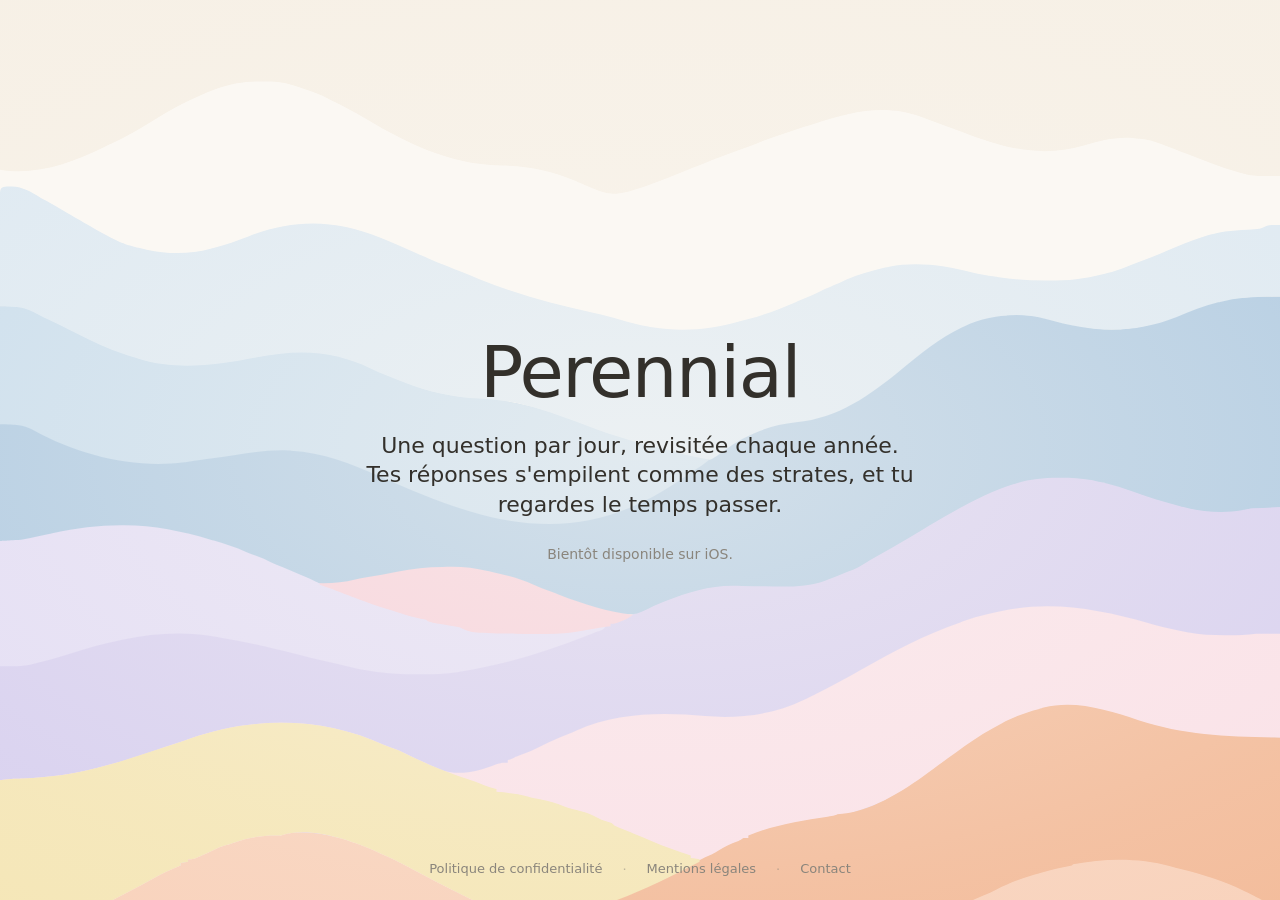
==== index.html @ fb857438 "Site vitrine Perennial : hero strates + pages légales (Pages) Co-Authored-By: Claude Opus 4.8 (1M co" ====
<!doctype html>
<html lang="fr">
<head>
  <meta charset="utf-8" />
  <meta name="viewport" content="width=device-width, initial-scale=1" />
  <title>Perennial</title>
  <meta name="description" content="Perennial — une question par jour, revisitée chaque année. Regarde tes réponses s'empiler comme des strates au fil du temps." />
  <meta name="theme-color" content="#FBF8F3" media="(prefers-color-scheme: light)" />
  <meta name="theme-color" content="#2E2A24" media="(prefers-color-scheme: dark)" />
  <link rel="icon" href="assets/strata.svg" type="image/svg+xml" />
  <link rel="stylesheet" href="styles.css" />
</head>
<body>
  <main class="hero">
    <img class="hero__strata" src="assets/strata.svg" alt="" aria-hidden="true" />

    <div class="hero__content">
      <h1 class="hero__title">Perennial</h1>
      <p class="hero__tagline">
        Une question par jour, revisitée chaque année.<br />
        Tes réponses s'empilent comme des strates, et tu regardes le temps passer.
      </p>
      <p class="hero__note">Bientôt disponible sur iOS.</p>
    </div>

    <nav class="hero__links" aria-label="Liens légaux">
      <a href="confidentialite.html">Politique de confidentialité</a>
      <span class="sep" aria-hidden="true">·</span>
      <a href="mentions-legales.html">Mentions légales</a>
      <span class="sep" aria-hidden="true">·</span>
      <a href="mailto:talasseur@outlook.fr">Contact</a>
    </nav>
  </main>
</body>
</html>
---- styles.css ----
/* Perennial — site vitrine
 * Tokens repris du design system de l'app (constants/perennial.ts) :
 * flat design, pas d'ombres, pas de noir/blanc purs, pas de dégradés.
 * La couleur encode toujours une STRATE (une année). */

:root {
  --paper: #FBF8F3;      /* fond — jamais blanc pur */
  --card: #FFFFFF;       /* carte / champ */
  --ink: #33302B;        /* texte principal — jamais noir pur */
  --ink-2: #8A857C;      /* dates, labels, texte de support */
  --hairline: #E4DFD5;   /* filets 0.5–1px */

  /* Strates (pastels par année, indépendantes du thème) */
  --sage: #C9DCC4;
  --sky: #C3DAEC;
  --butter: #F4E4AF;
  --blush: #F6CBD6;
  --lavender: #D3CBEF;
  --peach: #F8CDB4;

  --space-5: 20px;
  --space-6: 24px;
  --radius-card: 16px;
  --maxw: 720px;
}

@media (prefers-color-scheme: dark) {
  :root {
    --paper: #2E2A24;
    --card: #38332C;
    --ink: #ECE7DD;
    --ink-2: #A79F93;
    --hairline: #423C34;
  }
}

* { box-sizing: border-box; }

html { -webkit-text-size-adjust: 100%; }

body {
  margin: 0;
  background: var(--paper);
  color: var(--ink);
  font-family: "Outfit", ui-sans-serif, system-ui, -apple-system,
    "Segoe UI", Roboto, "Helvetica Neue", Arial, sans-serif;
  font-weight: 400;
  line-height: 1.5;
  font-size: 16px;
  -webkit-font-smoothing: antialiased;
  text-rendering: optimizeLegibility;
}

a { color: inherit; }

/* ── Hero plein écran avec les strates en fond ───────────────── */
.hero {
  position: relative;
  min-height: 100svh;
  display: flex;
  flex-direction: column;
  align-items: center;
  justify-content: center;
  text-align: center;
  padding: var(--space-6);
  overflow: hidden;
}

/* Les strates : image carrée en object-fit cover, centrée — exactement
 * comme sur le splash de l'app. En absolute pour rester derrière le contenu. */
.hero__strata {
  position: absolute;
  inset: 0;
  width: 100%;
  height: 100%;
  object-fit: cover;
  object-position: center;
  z-index: 0;
  pointer-events: none;
}

/* Voile paper très léger pour garder le texte lisible par-dessus les pastels. */
.hero::after {
  content: "";
  position: absolute;
  inset: 0;
  z-index: 1;
  background: radial-gradient(
    120% 90% at 50% 50%,
    color-mix(in srgb, var(--paper) 55%, transparent) 0%,
    color-mix(in srgb, var(--paper) 20%, transparent) 55%,
    transparent 100%
  );
  pointer-events: none;
}

.hero__content {
  position: relative;
  z-index: 2;
  max-width: 560px;
}

.hero__title {
  margin: 0;
  font-size: clamp(40px, 9vw, 72px);
  font-weight: 500;
  letter-spacing: -0.02em;
  line-height: 1.05;
}

.hero__tagline {
  margin: var(--space-5) 0 0;
  font-size: clamp(18px, 3.4vw, 22px);
  line-height: 1.35;
  color: var(--ink);
}

.hero__note {
  margin: var(--space-6) 0 0;
  font-size: 14px;
  color: var(--ink-2);
}

/* ── Liens de pied de hero ───────────────────────────────────── */
.hero__links {
  position: absolute;
  bottom: 0;
  left: 0;
  right: 0;
  z-index: 2;
  display: flex;
  flex-wrap: wrap;
  gap: 4px 20px;
  align-items: center;
  justify-content: center;
  padding: var(--space-5);
  font-size: 13px;
  color: var(--ink-2);
}

.hero__links a {
  color: var(--ink-2);
  text-decoration: none;
  border-bottom: 1px solid transparent;
  padding-bottom: 1px;
  transition: color 0.15s ease, border-color 0.15s ease;
}

.hero__links a:hover {
  color: var(--ink);
  border-color: var(--hairline);
}

.hero__links .sep { opacity: 0.5; }

/* ── Pages de contenu (politique, mentions) ──────────────────── */
.doc {
  max-width: var(--maxw);
  margin: 0 auto;
  padding: 56px var(--space-5) 96px;
}

.doc__back {
  display: inline-block;
  margin-bottom: 40px;
  font-size: 14px;
  color: var(--ink-2);
  text-decoration: none;
}
.doc__back:hover { color: var(--ink); }

.doc h1 {
  font-size: clamp(28px, 6vw, 40px);
  font-weight: 500;
  letter-spacing: -0.01em;
  line-height: 1.15;
  margin: 0 0 8px;
}

.doc__updated {
  margin: 0 0 40px;
  font-size: 13px;
  color: var(--ink-2);
}

.doc h2 {
  font-size: 20px;
  font-weight: 500;
  margin: 40px 0 12px;
  line-height: 1.3;
}

.doc p, .doc li { color: var(--ink); }
.doc p { margin: 0 0 16px; }
.doc ul { margin: 0 0 16px; padding-left: 22px; }
.doc li { margin: 0 0 8px; }

.doc a { color: var(--ink); text-decoration: underline; text-underline-offset: 2px; }

/* Petit encadré pour signaler ce qui reste à confirmer par l'auteur. */
.doc .todo {
  background: color-mix(in srgb, var(--butter) 40%, var(--paper));
  border: 1px solid var(--hairline);
  border-radius: var(--radius-card);
  padding: 14px 16px;
  font-size: 14px;
  color: var(--ink);
}

.doc__footer {
  margin-top: 64px;
  padding-top: 20px;
  border-top: 1px solid var(--hairline);
  font-size: 13px;
  color: var(--ink-2);
}
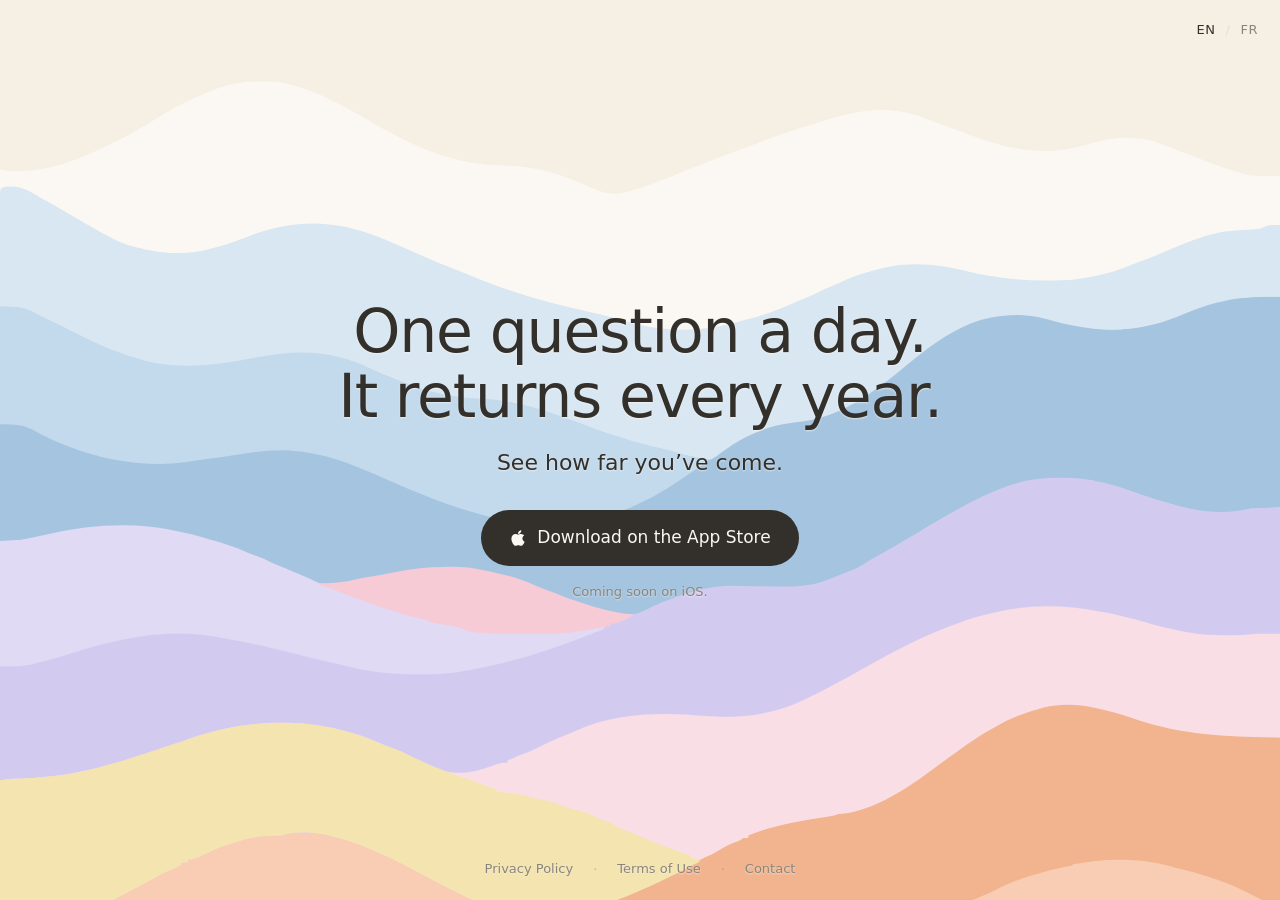
==== commit 0a958e14: "Site : bilingue EN/FR, thème clair, texte onboarding + bouton App Store - Renomme confidentialite→pr" ====
--- a/index.html
+++ b/index.html
@@ -1,35 +1,63 @@
 <!doctype html>
-<html lang="fr">
+<html lang="en">
 <head>
   <meta charset="utf-8" />
   <meta name="viewport" content="width=device-width, initial-scale=1" />
   <title>Perennial</title>
-  <meta name="description" content="Perennial — une question par jour, revisitée chaque année. Regarde tes réponses s'empiler comme des strates au fil du temps." />
-  <meta name="theme-color" content="#FBF8F3" media="(prefers-color-scheme: light)" />
-  <meta name="theme-color" content="#2E2A24" media="(prefers-color-scheme: dark)" />
+  <meta name="description" content="One question a day. It returns every year. See how far you've come." />
+  <meta name="theme-color" content="#FBF8F3" />
   <link rel="icon" href="assets/strata.svg" type="image/svg+xml" />
   <link rel="stylesheet" href="styles.css" />
+  <script>try{var l=localStorage.getItem('perennial-lang');document.documentElement.lang=(l==='fr'||l==='en')?l:'en';}catch(e){document.documentElement.lang='en';}</script>
 </head>
 <body>
+  <div class="langswitch" role="group" aria-label="Language">
+    <button type="button" data-setlang="en">EN</button>
+    <span class="sep" aria-hidden="true">/</span>
+    <button type="button" data-setlang="fr">FR</button>
+  </div>
+
   <main class="hero">
     <img class="hero__strata" src="assets/strata.svg" alt="" aria-hidden="true" />
 
     <div class="hero__content">
-      <h1 class="hero__title">Perennial</h1>
+      <h1 class="hero__title">
+        <span class="lang-en">One question a day.<br />It returns every year.</span>
+        <span class="lang-fr">Chaque jour, une question.<br />Elle revient chaque année.</span>
+      </h1>
       <p class="hero__tagline">
-        Une question par jour, revisitée chaque année.<br />
-        Tes réponses s'empilent comme des strates, et tu regardes le temps passer.
+        <span class="lang-en">See how far you’ve come.</span>
+        <span class="lang-fr">Mesure le chemin parcouru.</span>
       </p>
-      <p class="hero__note">Bientôt disponible sur iOS.</p>
+
+      <!-- TODO: remplacer "#" par le lien App Store une fois l'app publiée -->
+      <a class="btn-appstore" href="#" aria-label="Download on the App Store">
+        <svg viewBox="0 0 384 512" aria-hidden="true"><path d="M318.7 268.7c-.2-36.7 16.4-64.4 50-84.8-18.8-26.9-47.2-41.7-84.7-44.6-35.5-2.8-74.3 20.7-88.5 20.7-15 0-49.4-19.7-76.4-19.7C63.3 141.2 4 184.8 4 273.5q0 39.3 14.4 81.2c12.8 36.7 59 126.7 107.2 125.2 25.2-.6 43-17.9 75.8-17.9 31.8 0 48.3 17.9 76.4 17.9 48.6-.7 90.4-82.5 102.6-119.3-65.2-30.7-61.7-90-61.7-91.9zm-56.6-164.2c27.3-32.4 24.8-61.9 24-72.5-24.1 1.4-52 16.4-67.9 34.9-17.5 19.8-27.8 44.3-25.6 71.9 26.1 2 49.9-11.4 69.5-34.3z"/></svg>
+        <span class="lang-en">Download on the App Store</span>
+        <span class="lang-fr">Télécharger sur l’App Store</span>
+      </a>
+
+      <p class="hero__note">
+        <span class="lang-en">Coming soon on iOS.</span>
+        <span class="lang-fr">Bientôt disponible sur iOS.</span>
+      </p>
     </div>
 
-    <nav class="hero__links" aria-label="Liens légaux">
-      <a href="confidentialite.html">Politique de confidentialité</a>
+    <nav class="hero__links" aria-label="Legal">
+      <a href="privacy.html">
+        <span class="lang-en">Privacy Policy</span>
+        <span class="lang-fr">Politique de confidentialité</span>
+      </a>
       <span class="sep" aria-hidden="true">·</span>
-      <a href="mentions-legales.html">Mentions légales</a>
+      <a href="terms.html">
+        <span class="lang-en">Terms of Use</span>
+        <span class="lang-fr">Conditions d’utilisation</span>
+      </a>
       <span class="sep" aria-hidden="true">·</span>
-      <a href="mailto:talasseur@outlook.fr">Contact</a>
+      <a href="mailto:contact@perennial-app.com">Contact</a>
     </nav>
   </main>
+
+  <script src="assets/lang.js"></script>
 </body>
 </html>
--- a/styles.css
+++ b/styles.css
@@ -1,7 +1,7 @@
 /* Perennial — site vitrine
  * Tokens repris du design system de l'app (constants/perennial.ts) :
  * flat design, pas d'ombres, pas de noir/blanc purs, pas de dégradés.
- * La couleur encode toujours une STRATE (une année). */
+ * Thème clair uniquement. */
 
 :root {
   --paper: #FBF8F3;      /* fond — jamais blanc pur */
@@ -10,28 +10,12 @@
   --ink-2: #8A857C;      /* dates, labels, texte de support */
   --hairline: #E4DFD5;   /* filets 0.5–1px */
 
-  /* Strates (pastels par année, indépendantes du thème) */
-  --sage: #C9DCC4;
-  --sky: #C3DAEC;
-  --butter: #F4E4AF;
-  --blush: #F6CBD6;
-  --lavender: #D3CBEF;
-  --peach: #F8CDB4;
+  --butter: #F4E4AF;     /* strate — utilisée pour l'encadré "à faire" */
 
   --space-5: 20px;
   --space-6: 24px;
   --radius-card: 16px;
   --maxw: 720px;
-}
-
-@media (prefers-color-scheme: dark) {
-  :root {
-    --paper: #2E2A24;
-    --card: #38332C;
-    --ink: #ECE7DD;
-    --ink-2: #A79F93;
-    --hairline: #423C34;
-  }
 }
 
 * { box-sizing: border-box; }
@@ -53,6 +37,42 @@
 
 a { color: inherit; }
 
+/* ── Bascule de langue EN / FR ────────────────────────────────── */
+/* Par défaut (anglais), le FR est masqué ; pas de flash au chargement. */
+.lang-fr { display: none; }
+html[lang="fr"] .lang-en { display: none; }
+html[lang="fr"] .lang-fr { display: revert; }
+
+.langswitch {
+  position: fixed;
+  top: 16px;
+  right: 18px;
+  z-index: 10;
+  display: inline-flex;
+  align-items: center;
+  gap: 6px;
+  font-size: 13px;
+  letter-spacing: 0.04em;
+}
+
+.langswitch button {
+  appearance: none;
+  border: none;
+  background: none;
+  font: inherit;
+  letter-spacing: inherit;
+  color: var(--ink-2);
+  cursor: pointer;
+  padding: 4px 4px;
+  border-radius: 6px;
+}
+.langswitch button:hover { color: var(--ink); }
+.langswitch button[aria-pressed="true"] {
+  color: var(--ink);
+  font-weight: 500;
+}
+.langswitch .sep { color: var(--hairline); }
+
 /* ── Hero plein écran avec les strates en fond ───────────────── */
 .hero {
   position: relative;
@@ -67,7 +87,7 @@
 }
 
 /* Les strates : image carrée en object-fit cover, centrée — exactement
- * comme sur le splash de l'app. En absolute pour rester derrière le contenu. */
+ * comme sur le splash de l'app. Pleine couleur, aucun voile par-dessus. */
 .hero__strata {
   position: absolute;
   inset: 0;
@@ -79,46 +99,54 @@
   pointer-events: none;
 }
 
-/* Voile paper très léger pour garder le texte lisible par-dessus les pastels. */
-.hero::after {
-  content: "";
-  position: absolute;
-  inset: 0;
-  z-index: 1;
-  background: radial-gradient(
-    120% 90% at 50% 50%,
-    color-mix(in srgb, var(--paper) 55%, transparent) 0%,
-    color-mix(in srgb, var(--paper) 20%, transparent) 55%,
-    transparent 100%
-  );
-  pointer-events: none;
-}
-
 .hero__content {
   position: relative;
   z-index: 2;
-  max-width: 560px;
+  max-width: 640px;
+  /* halo paper doux derrière le texte, pour la lisibilité sans voiler la scène */
+  padding: 8px 12px;
 }
 
 .hero__title {
   margin: 0;
-  font-size: clamp(40px, 9vw, 72px);
+  font-size: clamp(34px, 6.4vw, 60px);
   font-weight: 500;
   letter-spacing: -0.02em;
-  line-height: 1.05;
+  line-height: 1.08;
+  text-shadow: 0 1px 2px rgba(251, 248, 243, 0.6);
 }
 
 .hero__tagline {
   margin: var(--space-5) 0 0;
-  font-size: clamp(18px, 3.4vw, 22px);
+  font-size: clamp(18px, 3.2vw, 22px);
   line-height: 1.35;
   color: var(--ink);
-}
+  text-shadow: 0 1px 2px rgba(251, 248, 243, 0.6);
+}
+
+/* Bouton App Store */
+.btn-appstore {
+  display: inline-flex;
+  align-items: center;
+  gap: 10px;
+  margin: 32px 0 0;
+  background: var(--ink);
+  color: var(--paper);
+  padding: 15px 28px;
+  border-radius: 999px;
+  font-size: 17px;
+  font-weight: 500;
+  text-decoration: none;
+  transition: transform 0.12s ease, opacity 0.12s ease;
+}
+.btn-appstore:hover { transform: translateY(-1px); }
+.btn-appstore svg { width: 18px; height: 18px; fill: currentColor; }
 
 .hero__note {
-  margin: var(--space-6) 0 0;
-  font-size: 14px;
-  color: var(--ink-2);
+  margin: 16px 0 0;
+  font-size: 13px;
+  color: var(--ink-2);
+  text-shadow: 0 1px 2px rgba(251, 248, 243, 0.6);
 }
 
 /* ── Liens de pied de hero ───────────────────────────────────── */
@@ -144,16 +172,12 @@
   border-bottom: 1px solid transparent;
   padding-bottom: 1px;
   transition: color 0.15s ease, border-color 0.15s ease;
-}
-
-.hero__links a:hover {
-  color: var(--ink);
-  border-color: var(--hairline);
-}
-
+  text-shadow: 0 1px 2px rgba(251, 248, 243, 0.6);
+}
+.hero__links a:hover { color: var(--ink); border-color: var(--hairline); }
 .hero__links .sep { opacity: 0.5; }
 
-/* ── Pages de contenu (politique, mentions) ──────────────────── */
+/* ── Pages de contenu (privacy, terms) ───────────────────────── */
 .doc {
   max-width: var(--maxw);
   margin: 0 auto;
@@ -197,7 +221,6 @@
 
 .doc a { color: var(--ink); text-decoration: underline; text-underline-offset: 2px; }
 
-/* Petit encadré pour signaler ce qui reste à confirmer par l'auteur. */
 .doc .todo {
   background: color-mix(in srgb, var(--butter) 40%, var(--paper));
   border: 1px solid var(--hairline);
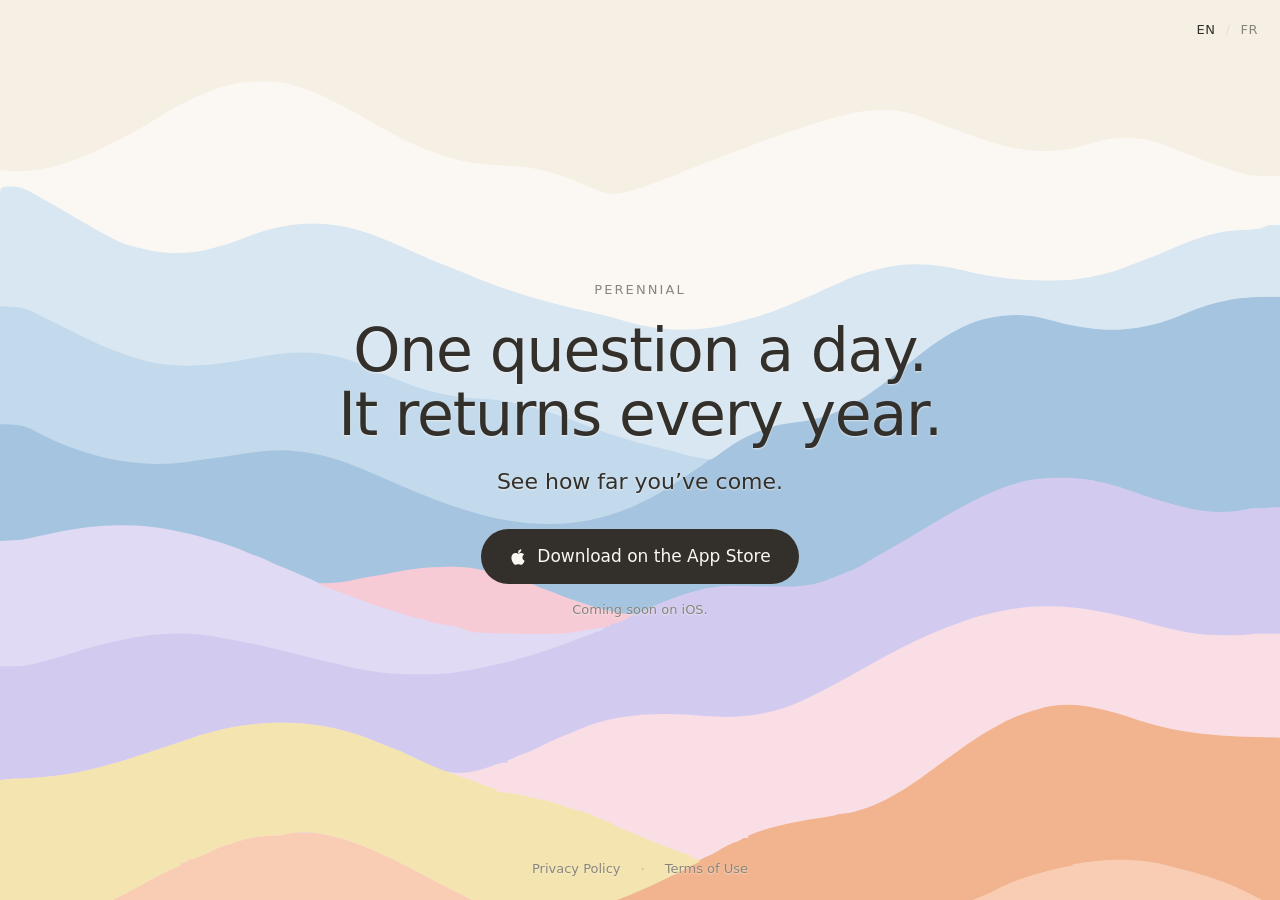
==== commit 37400b1a: "Hero : overline « Perennial », lien Contact retiré, noindex sur privacy/terms Co-Authored-By: Claude" ====
--- a/index.html
+++ b/index.html
@@ -21,6 +21,7 @@
     <img class="hero__strata" src="assets/strata.svg" alt="" aria-hidden="true" />
 
     <div class="hero__content">
+      <p class="hero__overline">Perennial</p>
       <h1 class="hero__title">
         <span class="lang-en">One question a day.<br />It returns every year.</span>
         <span class="lang-fr">Chaque jour, une question.<br />Elle revient chaque année.</span>
@@ -53,8 +54,6 @@
         <span class="lang-en">Terms of Use</span>
         <span class="lang-fr">Conditions d’utilisation</span>
       </a>
-      <span class="sep" aria-hidden="true">·</span>
-      <a href="mailto:contact@perennial-app.com">Contact</a>
     </nav>
   </main>
 
--- a/styles.css
+++ b/styles.css
@@ -107,6 +107,18 @@
   padding: 8px 12px;
 }
 
+/* Nom de l'app en overline, comme sur l'écran "hook" de l'onboarding
+ * (Label date : capitales, couleur secondaire, lettres espacées). */
+.hero__overline {
+  margin: 0 0 18px;
+  font-size: 13px;
+  font-weight: 400;
+  letter-spacing: 0.16em;
+  text-transform: uppercase;
+  color: var(--ink-2);
+  text-shadow: 0 1px 2px rgba(251, 248, 243, 0.6);
+}
+
 .hero__title {
   margin: 0;
   font-size: clamp(34px, 6.4vw, 60px);
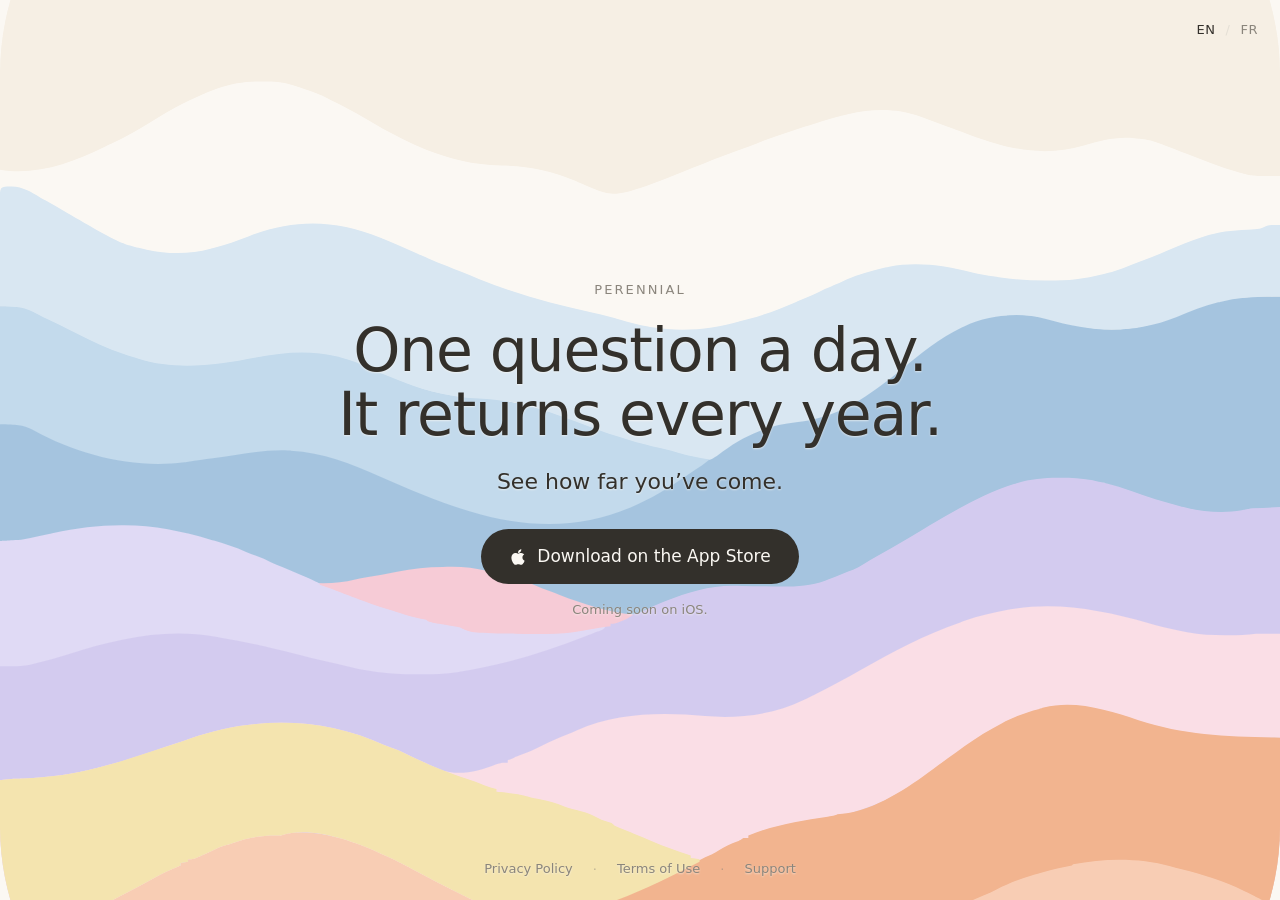
==== commit 0f160113: "Accueil : lien Assistance dans le footer + favicon aux coins arrondis" ====
--- a/index.html
+++ b/index.html
@@ -54,6 +54,11 @@
         <span class="lang-en">Terms of Use</span>
         <span class="lang-fr">Conditions d’utilisation</span>
       </a>
+      <span class="sep" aria-hidden="true">·</span>
+      <a href="support.html">
+        <span class="lang-en">Support</span>
+        <span class="lang-fr">Assistance</span>
+      </a>
     </nav>
   </main>
 
--- a/styles.css
+++ b/styles.css
@@ -242,6 +242,40 @@
   color: var(--ink);
 }
 
+/* Paragraphe d'intro, avant les cartes */
+.doc .lead {
+  font-size: 16px;
+  line-height: 1.55;
+  margin: 0 0 28px;
+  max-width: 62ch;
+}
+
+/* Sections en cartes — reprend les cartes « années passées » de l'app :
+ * une teinte de strate par section, coin 16px, label meta teinté. */
+.cards { display: flex; flex-direction: column; gap: 14px; }
+
+.card { border-radius: var(--radius-card); padding: 18px 20px; }
+.card h2 {
+  font-size: 13px;
+  font-weight: 400;
+  letter-spacing: 0.5px;
+  line-height: 1.3;
+  margin: 0 0 9px;
+}
+.card p { margin: 0 0 10px; font-size: 15px; line-height: 1.55; }
+.card p:last-child { margin-bottom: 0; }
+.card ul { margin: 0; padding-left: 18px; font-size: 15px; line-height: 1.6; }
+.card li { margin: 0 0 4px; }
+.card a { text-underline-offset: 2px; }
+
+/* Teintes des strates (année) — fond / label / texte, identiques à l'app */
+.h-sage     { background: #C9DCC4; } .h-sage h2     { color: #4C6647; } .h-sage p,     .h-sage li,     .h-sage a     { color: #33402F; }
+.h-sky      { background: #C3DAEC; } .h-sky h2      { color: #476785; } .h-sky p,      .h-sky li,      .h-sky a      { color: #2D4459; }
+.h-butter   { background: #F4E4AF; } .h-butter h2   { color: #8A7431; } .h-butter p,   .h-butter li,   .h-butter a   { color: #5C4D1E; }
+.h-blush    { background: #F6CBD6; } .h-blush h2    { color: #9A5A70; } .h-blush p,    .h-blush li,    .h-blush a    { color: #6B3549; }
+.h-lavender { background: #D3CBEF; } .h-lavender h2 { color: #6D5FA3; } .h-lavender p, .h-lavender li, .h-lavender a { color: #453A70; }
+.h-peach    { background: #F8CDB4; } .h-peach h2    { color: #A0623C; } .h-peach p,    .h-peach li,    .h-peach a    { color: #6E3F22; }
+
 .doc__footer {
   margin-top: 64px;
   padding-top: 20px;
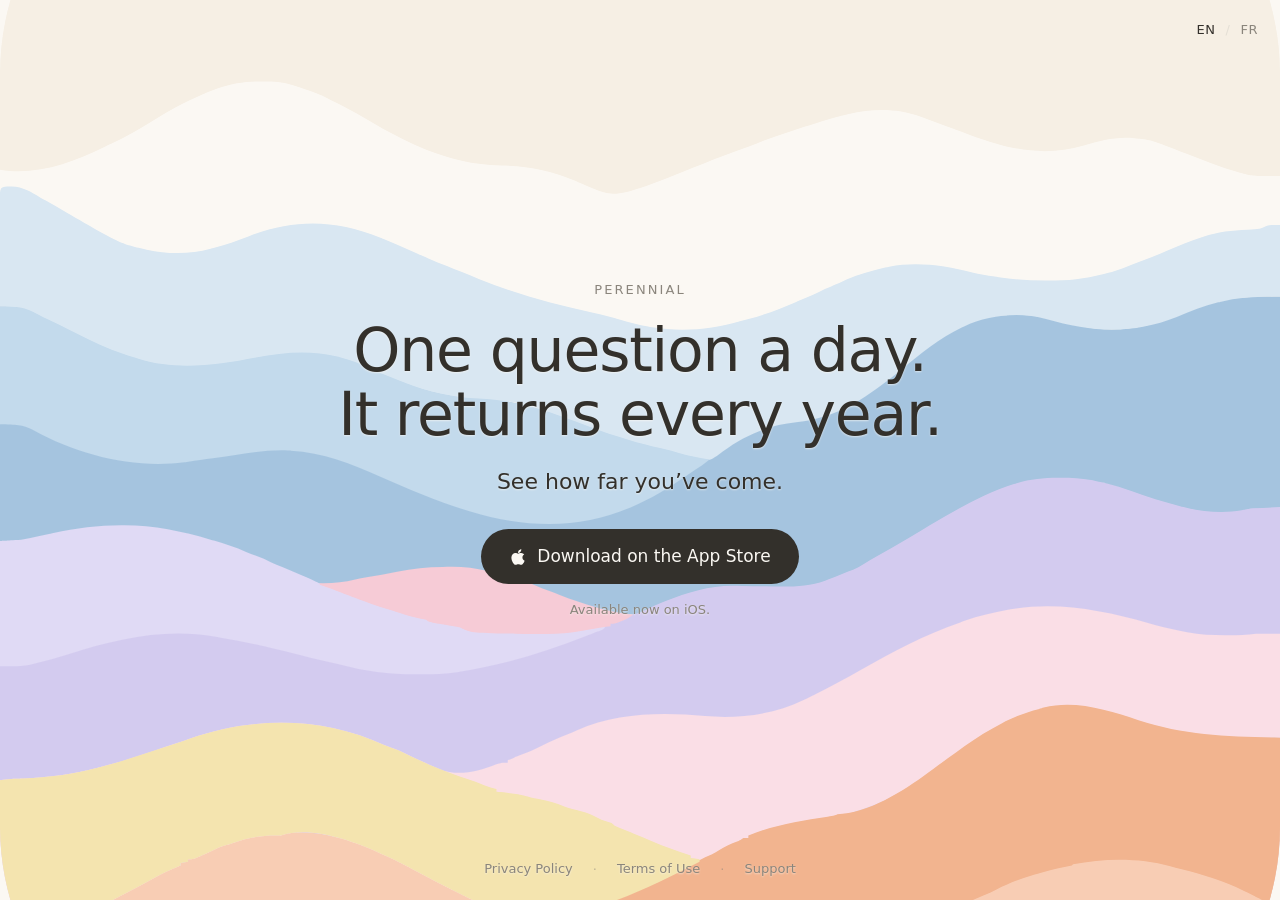
==== commit c1fe16ce: "Hero : le bouton App Store pointe vers l'app publiée + mention « disponible » Co-Authored-By: Claude" ====
--- a/index.html
+++ b/index.html
@@ -31,16 +31,15 @@
         <span class="lang-fr">Mesure le chemin parcouru.</span>
       </p>
 
-      <!-- TODO: remplacer "#" par le lien App Store une fois l'app publiée -->
-      <a class="btn-appstore" href="#" aria-label="Download on the App Store">
+      <a class="btn-appstore" href="https://apps.apple.com/app/perennial-guided-journaling/id6799757612" aria-label="Download on the App Store">
         <svg viewBox="0 0 384 512" aria-hidden="true"><path d="M318.7 268.7c-.2-36.7 16.4-64.4 50-84.8-18.8-26.9-47.2-41.7-84.7-44.6-35.5-2.8-74.3 20.7-88.5 20.7-15 0-49.4-19.7-76.4-19.7C63.3 141.2 4 184.8 4 273.5q0 39.3 14.4 81.2c12.8 36.7 59 126.7 107.2 125.2 25.2-.6 43-17.9 75.8-17.9 31.8 0 48.3 17.9 76.4 17.9 48.6-.7 90.4-82.5 102.6-119.3-65.2-30.7-61.7-90-61.7-91.9zm-56.6-164.2c27.3-32.4 24.8-61.9 24-72.5-24.1 1.4-52 16.4-67.9 34.9-17.5 19.8-27.8 44.3-25.6 71.9 26.1 2 49.9-11.4 69.5-34.3z"/></svg>
         <span class="lang-en">Download on the App Store</span>
         <span class="lang-fr">Télécharger sur l’App Store</span>
       </a>
 
       <p class="hero__note">
-        <span class="lang-en">Coming soon on iOS.</span>
-        <span class="lang-fr">Bientôt disponible sur iOS.</span>
+        <span class="lang-en">Available now on iOS.</span>
+        <span class="lang-fr">Disponible dès maintenant sur iOS.</span>
       </p>
     </div>
 
--- a/styles.css
+++ b/styles.css
@@ -277,9 +277,7 @@
 .h-peach    { background: #F8CDB4; } .h-peach h2    { color: #A0623C; } .h-peach p,    .h-peach li,    .h-peach a    { color: #6E3F22; }
 
 .doc__footer {
-  margin-top: 64px;
-  padding-top: 20px;
-  border-top: 1px solid var(--hairline);
-  font-size: 13px;
-  color: var(--ink-2);
-}
+  margin-top: 40px;
+  font-size: 13px;
+  color: var(--ink-2);
+}
